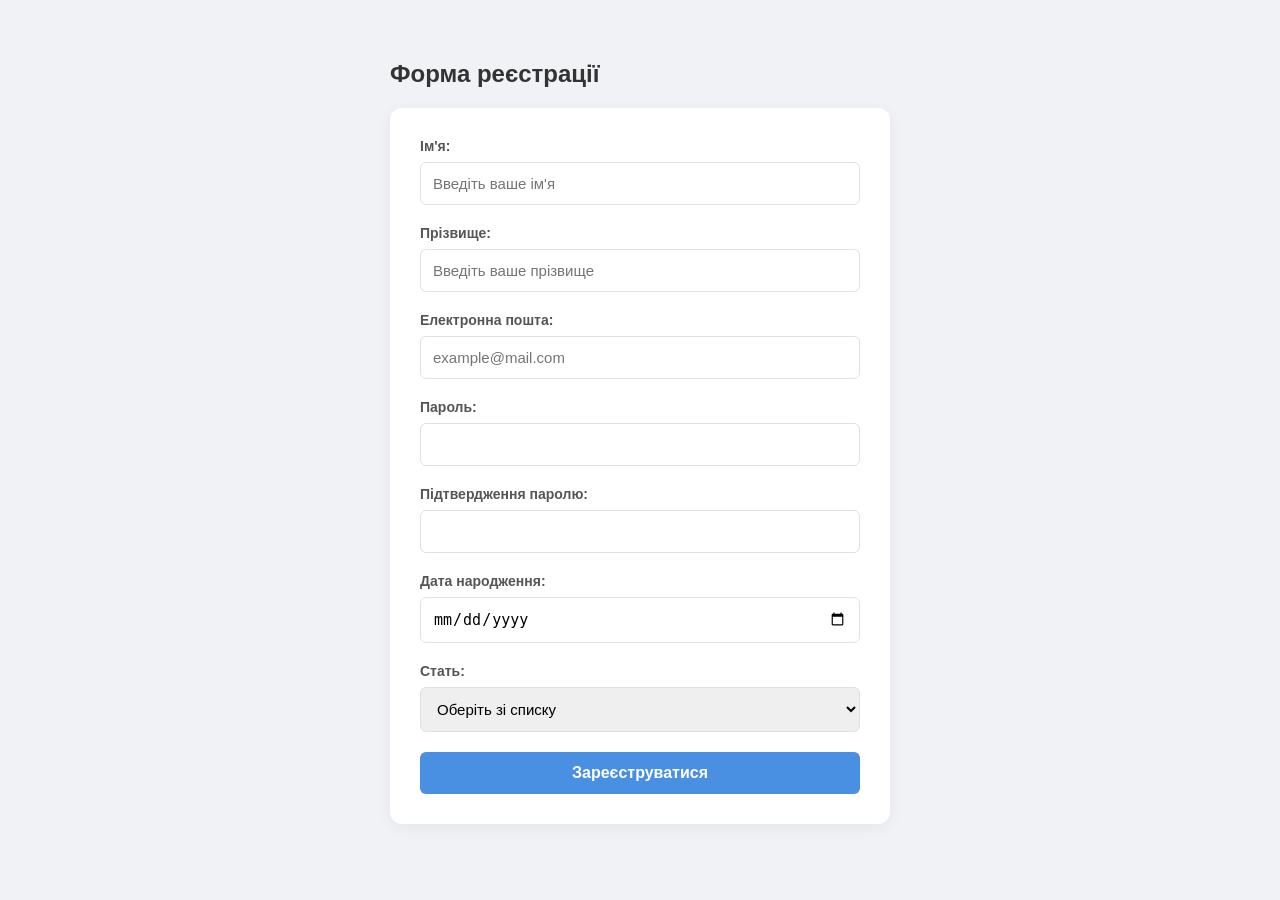
==== index.html @ 269c9f74 "Add files via upload" ====
<!DOCTYPE html>
<html lang="uk">
<head>
    <meta charset="UTF-8">
    <meta name="viewport" content="width=device-width, initial-scale=1.0">
    <title>Лабораторна №1: Реєстрація</title>
    <link rel="stylesheet" href="css/lab1.css">
</head>
<body>

<h2>Форма реєстрації</h2>

<form action="https://webhook.site/2d2f4c8a-d05f-41eb-bba8-1ad6a7848071" method="POST">

    <div>
        <label for="firstname">Ім'я:</label>
        <input type="text" id="firstname" name="firstname" required placeholder="Введіть ваше ім'я">
    </div>

    <div>
        <label for="lastname">Прізвище:</label>
        <input type="text" id="lastname" name="lastname" required placeholder="Введіть ваше прізвище">
    </div>

    <div>
        <label for="email">Електронна пошта:</label>
        <input type="email" id="email" name="email" required placeholder="example@mail.com">
    </div>

    <div>
        <label for="password">Пароль:</label>
        <input type="password" id="password" name="password" required>
    </div>

    <div>
        <label for="confirm_password">Підтвердження паролю:</label>
        <input type="password" id="confirm_password" name="confirm_password" required>
    </div>

    <div>
        <label for="birthdate">Дата народження:</label>
        <input type="date" id="birthdate" name="birthdate">
    </div>

    <div>
        <label for="gender">Стать:</label>
        <select id="gender" name="gender">
            <option value="" disabled selected>Оберіть зі списку</option>
            <option value="male">Чоловіча</option>
            <option value="female">Жіноча</option>
            <option value="other">Інше</option>
        </select>
    </div>

    <button type="submit">Зареєструватися</button>

</form>

</body>
</html>
---- css/lab1.css ----
body {
    font-family: 'Segoe UI', Roboto, Helvetica, Arial, sans-serif;
    background-color: #f0f2f5;
    padding: 40px 20px;
    max-width: 500px;
    margin: 0 auto;
    color: #333;
}

form {
    background: #ffffff;
    padding: 30px;
    border-radius: 12px;
    box-shadow: 0 4px 15px rgba(0, 0, 0, 0.05);
    border: none;
}

div {
    margin-bottom: 20px;
}

label {
    display: block;
    margin-bottom: 8px;
    font-weight: 600;
    font-size: 14px;
    color: #555;
}

input, select {
    width: 100%;
    padding: 12px;
    box-sizing: border-box;
    border: 1.5px solid #e1e1e1;
    border-radius: 6px;
    font-size: 15px;
    transition: border-color 0.3s ease, box-shadow 0.3s ease;
}

input:focus, select:focus {
    outline: none;
    border-color: #4a90e2;
    box-shadow: 0 0 0 3px rgba(74, 144, 226, 0.1);
}

button {
    background-color: #4a90e2;
    color: white;
    padding: 12px;
    border: none;
    border-radius: 6px;
    cursor: pointer;
    width: 100%;
    font-size: 16px;
    font-weight: bold;
    transition: background-color 0.3s ease, transform 0.1s ease;
}

button:hover {
    background-color: #357abd;
}

button:active {
    transform: scale(0.98);
}
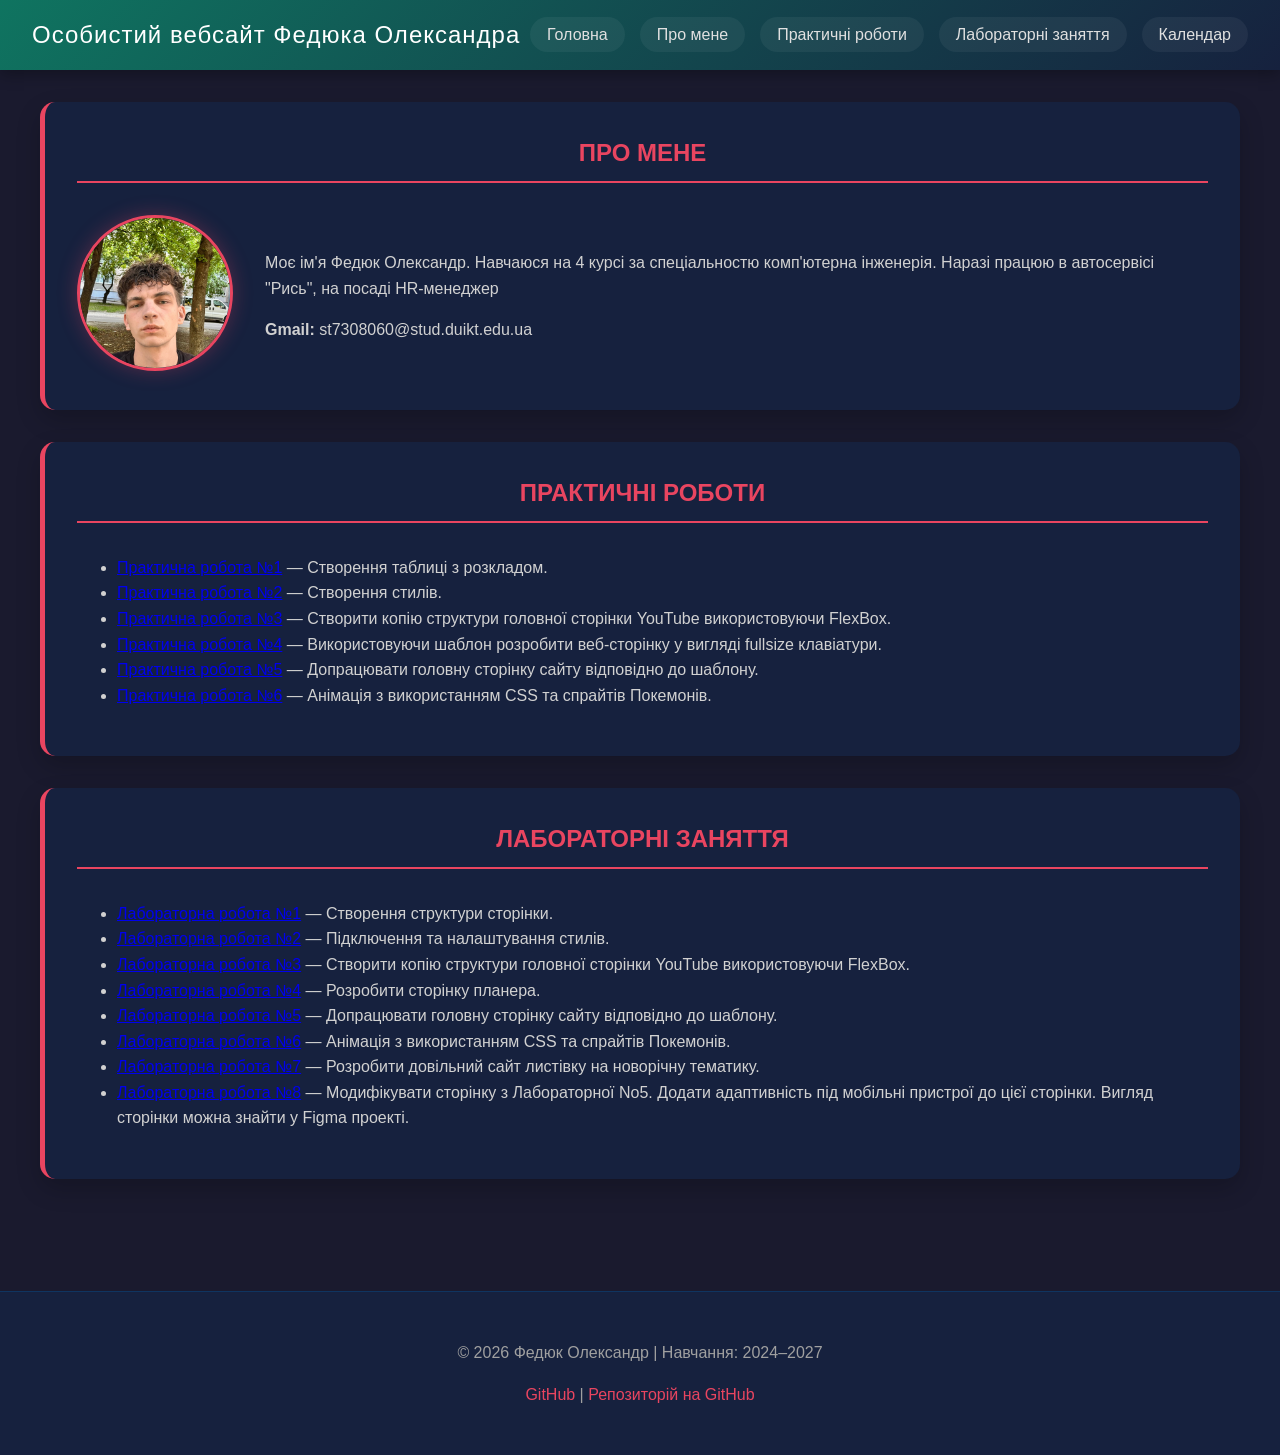
==== commit d3b1b6ac: "index.html" ====
--- a/index.html
+++ b/index.html
@@ -1,60 +1,11 @@
-<!DOCTYPE html>
-<html lang="uk">
-<head>
-    <meta charset="UTF-8">
-    <meta name="viewport" content="width=device-width, initial-scale=1.0">
-    <title>Лабораторна №1: Реєстрація</title>
-    <link rel="stylesheet" href="css/lab1.css">
-</head>
-<body>
-
-<h2>Форма реєстрації</h2>
-
-<form action="https://webhook.site/2d2f4c8a-d05f-41eb-bba8-1ad6a7848071" method="POST">
-
-    <div>
-        <label for="firstname">Ім'я:</label>
-        <input type="text" id="firstname" name="firstname" required placeholder="Введіть ваше ім'я">
-    </div>
-
-    <div>
-        <label for="lastname">Прізвище:</label>
-        <input type="text" id="lastname" name="lastname" required placeholder="Введіть ваше прізвище">
-    </div>
-
-    <div>
-        <label for="email">Електронна пошта:</label>
-        <input type="email" id="email" name="email" required placeholder="example@mail.com">
-    </div>
-
-    <div>
-        <label for="password">Пароль:</label>
-        <input type="password" id="password" name="password" required>
-    </div>
-
-    <div>
-        <label for="confirm_password">Підтвердження паролю:</label>
-        <input type="password" id="confirm_password" name="confirm_password" required>
-    </div>
-
-    <div>
-        <label for="birthdate">Дата народження:</label>
-        <input type="date" id="birthdate" name="birthdate">
-    </div>
-
-    <div>
-        <label for="gender">Стать:</label>
-        <select id="gender" name="gender">
-            <option value="" disabled selected>Оберіть зі списку</option>
-            <option value="male">Чоловіча</option>
-            <option value="female">Жіноча</option>
-            <option value="other">Інше</option>
-        </select>
-    </div>
-
-    <button type="submit">Зареєструватися</button>
-
-</form>
-
-</body>
-</html>+<!doctype html>
+<html lang="uk">
+<head>
+    <meta charset="utf-8">
+    <title>Особистий сайт Олександра Федюка</title>
+    <meta http-equiv="refresh" content="0; url=practice_1/index.html">
+</head>
+<body>
+    <a href="practice_1/index.html">Перейти на головну сторінку</a>
+</body>
+</html>
